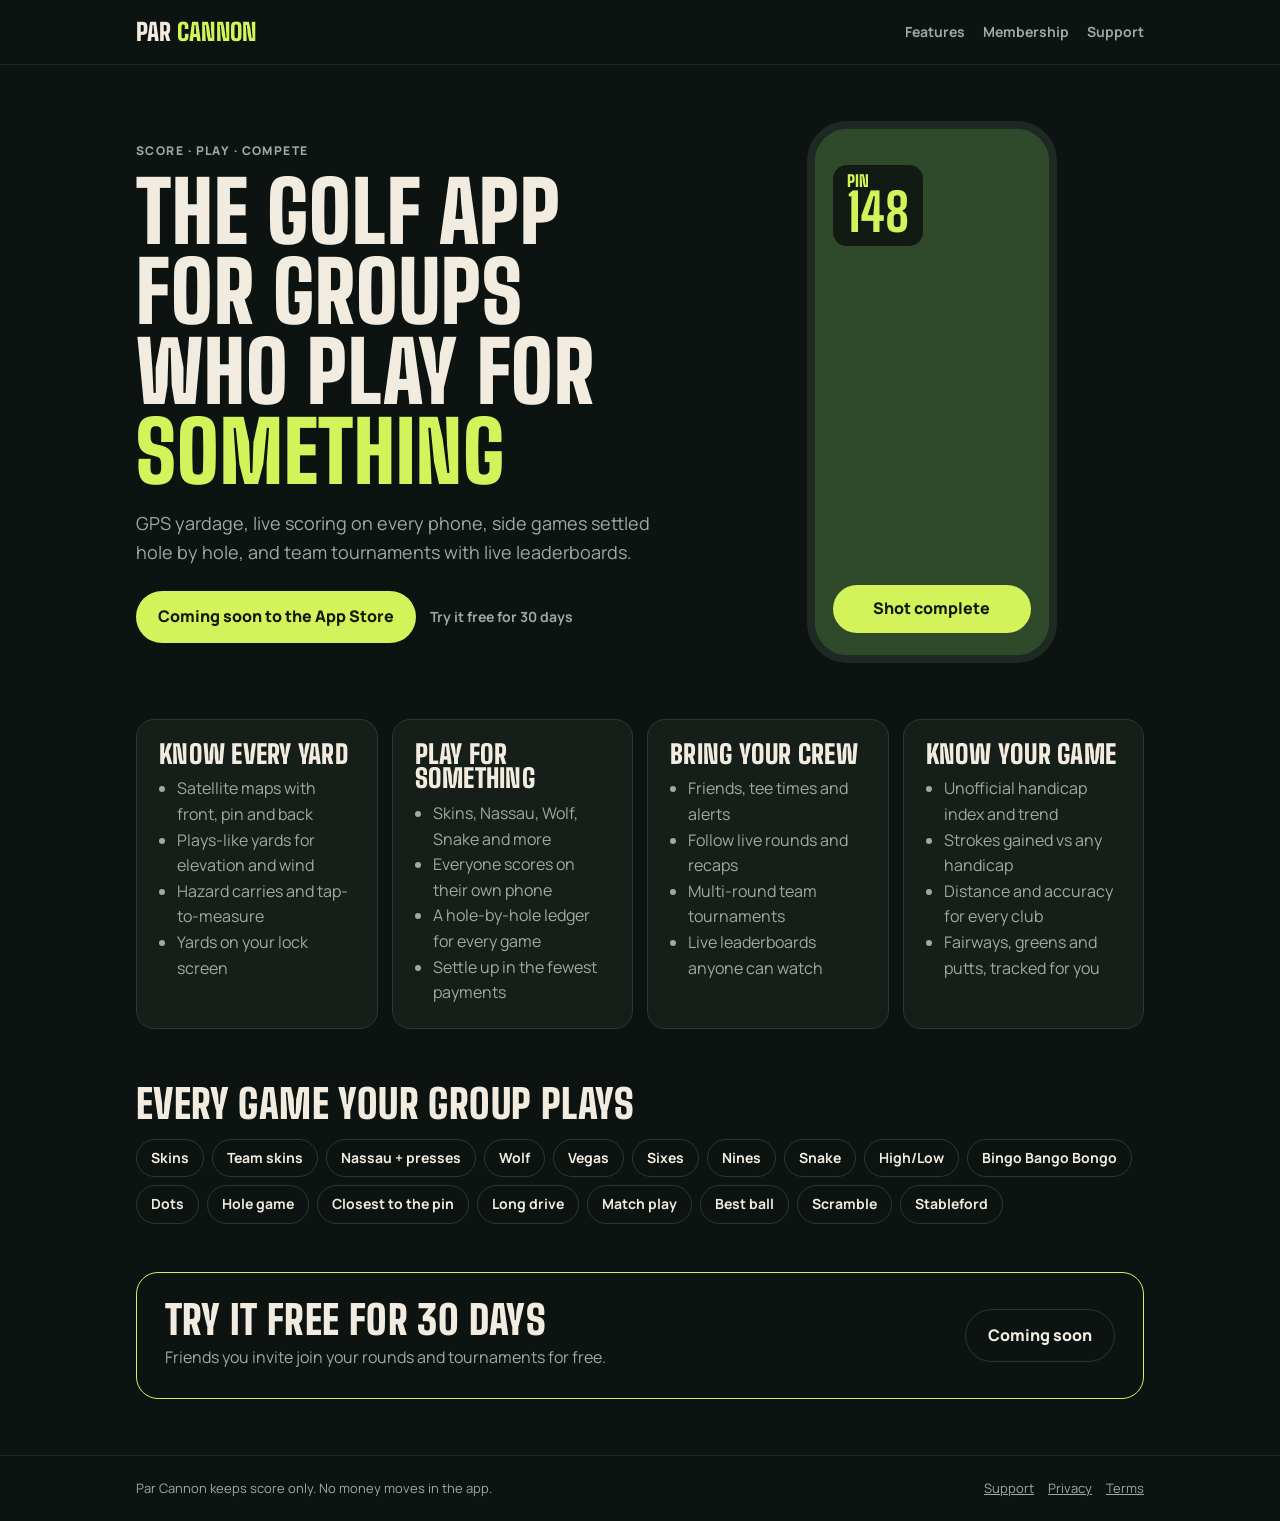
==== index.html @ c9b28878 "Par Cannon website (generated by scripts/website.mjs) Co-Authored-By: Claude Opus 5.5 <noreply@anthr" ====
<!doctype html>
<html lang="en">
<head>
<meta charset="utf-8">
<meta name="viewport" content="width=device-width, initial-scale=1">
<title>Par Cannon · Golf GPS, scoring and side games</title>
<meta name="description" content="The golf app for groups who play for something: GPS yardage, live scoring on every phone, side games settled hole by hole, and team tournaments with live leaderboards.">
<meta property="og:title" content="Par Cannon · Golf GPS, scoring and side games">
<meta property="og:description" content="The golf app for groups who play for something: GPS yardage, live scoring on every phone, side games settled hole by hole, and team tournaments with live leaderboards.">
<meta property="og:type" content="website">
<link rel="canonical" href="https://parcannon.com/">
<meta property="og:url" content="https://parcannon.com/">
<meta property="og:image" content="https://parcannon.com/icon.png">
<meta name="theme-color" content="#0D1310">
<link rel="icon" href="icon.png">
<link rel="apple-touch-icon" href="icon.png">
<link rel="preconnect" href="https://fonts.googleapis.com">
<link rel="preconnect" href="https://fonts.gstatic.com" crossorigin>
<link href="https://fonts.googleapis.com/css2?family=Big+Shoulders:wght@800;900&family=Manrope:wght@500;700;800&display=swap" rel="stylesheet">
<link rel="stylesheet" href="style.css">
</head>
<body>
<header><div class="wrap">
  <a class="brand display" href="./">PAR <span>CANNON</span></a>
  <nav><a href="./#features">Features</a><a href="./#membership">Membership</a><a href="support.html">Support</a></nav>
</div></header>
<main class="wrap">
<section class="hero">
  <div>
    <div class="eyebrow">SCORE · PLAY · COMPETE</div>
    <h1 class="display">The golf app for groups who play for <span class="accent">something</span></h1>
    <p class="lead">GPS yardage, live scoring on every phone, side games settled hole by hole, and team tournaments with live leaderboards.</p>
    <div class="cta"><span class="pill primary">Coming soon to the App Store</span><span class="note">Try it free for 30 days</span></div>
  </div>
  <div class="phone" aria-hidden="true"><div class="yards display">PIN<b>148</b></div><div class="shot">Shot complete</div></div>
</section>
<section id="features" class="grid">
  <div class="card"><h3 class="display">Know every yard</h3><ul><li>Satellite maps with front, pin and back</li><li>Plays-like yards for elevation and wind</li><li>Hazard carries and tap-to-measure</li><li>Yards on your lock screen</li></ul></div>
  <div class="card"><h3 class="display">Play for something</h3><ul><li>Skins, Nassau, Wolf, Snake and more</li><li>Everyone scores on their own phone</li><li>A hole-by-hole ledger for every game</li><li>Settle up in the fewest payments</li></ul></div>
  <div class="card"><h3 class="display">Bring your crew</h3><ul><li>Friends, tee times and alerts</li><li>Follow live rounds and recaps</li><li>Multi-round team tournaments</li><li>Live leaderboards anyone can watch</li></ul></div>
  <div class="card"><h3 class="display">Know your game</h3><ul><li>Unofficial handicap index and trend</li><li>Strokes gained vs any handicap</li><li>Distance and accuracy for every club</li><li>Fairways, greens and putts, tracked for you</li></ul></div>
</section>
<section class="games">
  <h2 class="display">Every game your group plays</h2>
  <div class="chips"><span class="chip">Skins</span><span class="chip">Team skins</span><span class="chip">Nassau + presses</span><span class="chip">Wolf</span><span class="chip">Vegas</span><span class="chip">Sixes</span><span class="chip">Nines</span><span class="chip">Snake</span><span class="chip">High/Low</span><span class="chip">Bingo Bango Bongo</span><span class="chip">Dots</span><span class="chip">Hole game</span><span class="chip">Closest to the pin</span><span class="chip">Long drive</span><span class="chip">Match play</span><span class="chip">Best ball</span><span class="chip">Scramble</span><span class="chip">Stableford</span></div>
</section>
<section id="membership" class="band">
  <div><h2 class="display">Try it free for 30 days</h2><p>Friends you invite join your rounds and tournaments for free.</p></div>
  <span class="pill ghost">Coming soon</span>
</section>
</main>
<footer><div class="wrap">
  <span>Par Cannon keeps score only. No money moves in the app.</span>
  <span><a href="support.html">Support</a><a href="privacy.html">Privacy</a><a href="terms.html">Terms</a></span>
</div></footer>
</body>
</html>
---- style.css ----
:root { --bg:#0D1310; --surface:#161E1A; --surface2:#1F2924; --line:#2C3832; --text:#F1ECDF; --muted:#9FA9A1; --accent:#D4F25A; --on-accent:#121A05; --info:#8CC0FF; --fairway:#2E4A2A; }
* { box-sizing: border-box; }
html { background: var(--bg); }
body { margin: 0; background: var(--bg); color: var(--text); font: 16px/1.6 Manrope, -apple-system, BlinkMacSystemFont, "Segoe UI", sans-serif; }
a { color: var(--info); }
.wrap { max-width: 1040px; margin: 0 auto; padding: 0 16px; }
.display { font-family: 'Big Shoulders', 'Arial Narrow', sans-serif; font-weight: 900; text-transform: uppercase; letter-spacing: .01em; line-height: .95; }
header { border-bottom: 1px solid var(--surface2); }
header .wrap { display: flex; justify-content: space-between; align-items: center; min-height: 64px; gap: 16px; }
.brand { font-size: 24px; color: var(--text); text-decoration: none; }
.brand span, .accent { color: var(--accent); }
nav a { color: var(--muted); text-decoration: none; font-weight: 700; font-size: 14px; margin-left: 18px; }
nav a:hover { color: var(--text); }
.hero { display: grid; grid-template-columns: 1.3fr 1fr; gap: 32px; align-items: center; padding: 56px 0; }
.eyebrow { color: var(--muted); font-weight: 800; font-size: 12px; letter-spacing: .12em; }
.hero h1 { font-size: clamp(44px, 8vw, 84px); margin: 12px 0 16px; }
.lead { color: var(--muted); font-size: 18px; max-width: 34em; }
.cta { display: flex; gap: 14px; align-items: center; flex-wrap: wrap; margin-top: 24px; }
.pill { display: inline-block; border-radius: 999px; font-weight: 800; padding: 13px 22px; text-decoration: none; }
.pill.primary { background: var(--accent); color: var(--on-accent); }
.pill.ghost { border: 1.5px solid var(--line); color: var(--text); }
.note { color: var(--muted); font-weight: 700; font-size: 14px; }
.phone { justify-self: center; width: 250px; aspect-ratio: 9 / 19.5; border-radius: 40px; border: 8px solid var(--surface2); background: var(--fairway); position: relative; overflow: hidden; }
.phone img { width: 100%; height: 100%; object-fit: cover; display: block; }
.phone .yards { position: absolute; top: 36px; left: 18px; background: rgba(13,19,16,.85); border-radius: 14px; padding: 8px 14px; color: var(--accent); }
.phone .yards b { display: block; font-size: 52px; }
.phone .shot { position: absolute; left: 18px; right: 18px; bottom: 22px; background: var(--accent); color: var(--on-accent); border-radius: 999px; text-align: center; font-weight: 800; padding: 11px 0; }
.grid { display: grid; grid-template-columns: repeat(auto-fit, minmax(220px, 1fr)); gap: 14px; padding-bottom: 48px; }
.card { background: var(--surface); border: 1px solid var(--line); border-radius: 18px; padding: 22px; }
.card h3 { font-size: 26px; margin: 0 0 10px; }
.card li { color: var(--muted); }
.card ul { padding-left: 18px; margin: 0; }
.games { padding: 8px 0 48px; }
.games h2 { font-size: 40px; margin: 0 0 16px; }
.chips { display: flex; flex-wrap: wrap; gap: 8px; }
.chip { border: 1.5px solid var(--line); border-radius: 999px; padding: 7px 14px; font-weight: 700; font-size: 14px; }
.band { border: 1.5px solid var(--accent); border-radius: 22px; padding: 28px; display: flex; justify-content: space-between; align-items: center; gap: 20px; flex-wrap: wrap; margin-bottom: 56px; }
.band h2 { font-size: 40px; margin: 0 0 6px; }
.band p { color: var(--muted); margin: 0; }
footer { border-top: 1px solid var(--surface2); color: var(--muted); font-size: 13px; }
footer .wrap { display: flex; justify-content: space-between; gap: 12px; flex-wrap: wrap; padding: 22px 16px; }
footer a { color: var(--muted); margin-left: 14px; }
.page { max-width: 760px; padding: 40px 16px 64px; }
.page h1 { font-size: clamp(40px, 7vw, 64px); margin: 0 0 8px; }
.page h2 { font-size: 20px; margin: 30px 0 6px; }
.page h2.display { font-size: 32px; margin-top: 36px; }
.updated { color: var(--muted); font-size: 14px; margin: 0 0 24px; }
.page p { margin: 0 0 10px; }
.faq details { background: var(--surface); border: 1px solid var(--line); border-radius: 14px; padding: 14px 18px; margin-bottom: 10px; }
.faq summary { font-weight: 800; cursor: pointer; }
.faq details p { color: var(--muted); margin: 10px 0 0; }
@media (max-width: 760px) { .hero { grid-template-columns: 1fr; padding: 36px 0; } .phone { width: 210px; } nav a { margin-left: 12px; } }
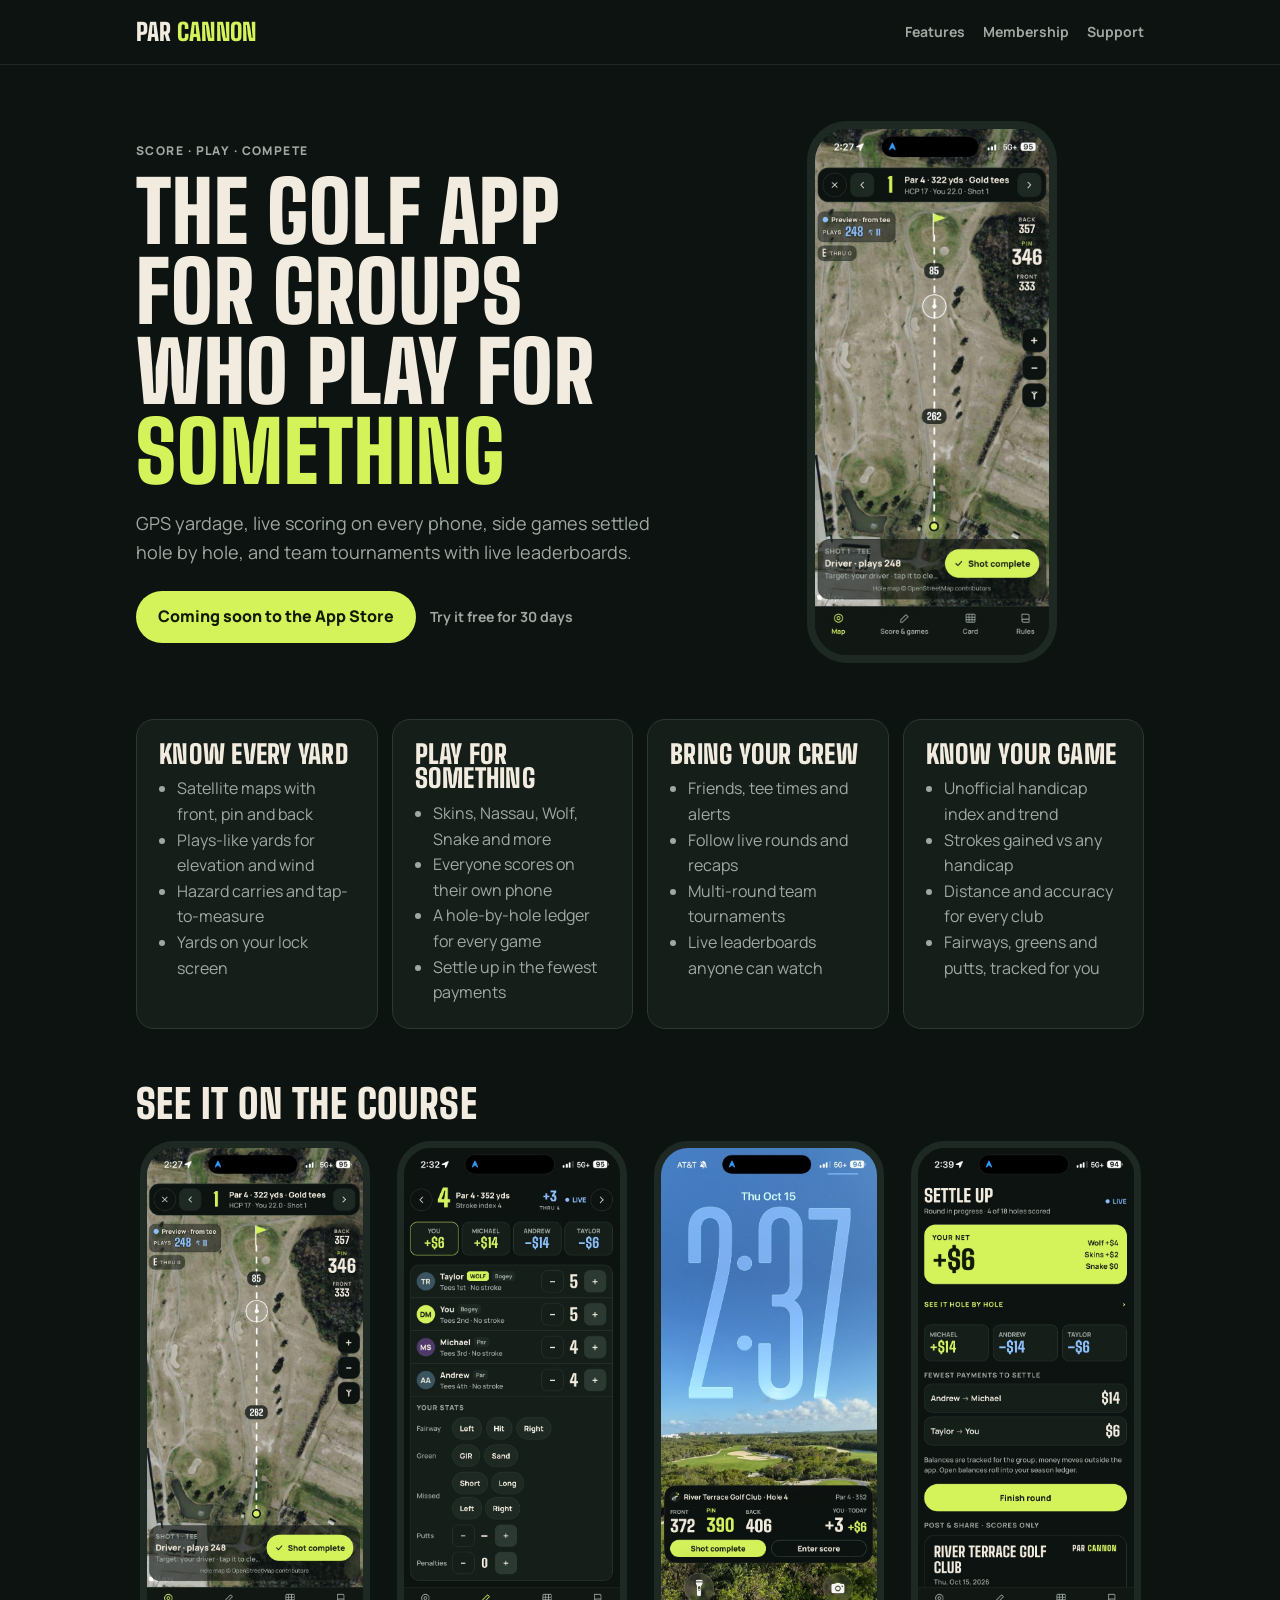
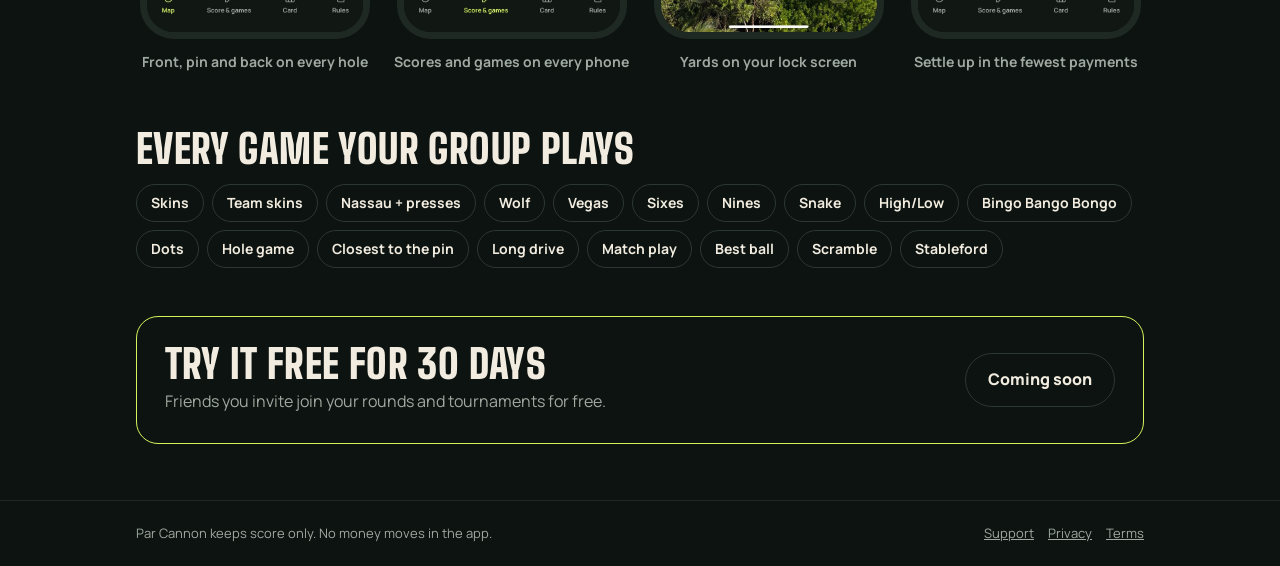
==== commit 1bdd20ce: "Real app screenshots: hero phone and See it on the course strip Co-Authored-By: Claude Opus 5.5 <nor" ====
--- a/index.html
+++ b/index.html
@@ -32,13 +32,17 @@
     <p class="lead">GPS yardage, live scoring on every phone, side games settled hole by hole, and team tournaments with live leaderboards.</p>
     <div class="cta"><span class="pill primary">Coming soon to the App Store</span><span class="note">Try it free for 30 days</span></div>
   </div>
-  <div class="phone" aria-hidden="true"><div class="yards display">PIN<b>148</b></div><div class="shot">Shot complete</div></div>
+  <div class="phone"><img src="screens/1-map.jpg" alt="Par Cannon map with front, pin and back yards"></div>
 </section>
 <section id="features" class="grid">
   <div class="card"><h3 class="display">Know every yard</h3><ul><li>Satellite maps with front, pin and back</li><li>Plays-like yards for elevation and wind</li><li>Hazard carries and tap-to-measure</li><li>Yards on your lock screen</li></ul></div>
   <div class="card"><h3 class="display">Play for something</h3><ul><li>Skins, Nassau, Wolf, Snake and more</li><li>Everyone scores on their own phone</li><li>A hole-by-hole ledger for every game</li><li>Settle up in the fewest payments</li></ul></div>
   <div class="card"><h3 class="display">Bring your crew</h3><ul><li>Friends, tee times and alerts</li><li>Follow live rounds and recaps</li><li>Multi-round team tournaments</li><li>Live leaderboards anyone can watch</li></ul></div>
   <div class="card"><h3 class="display">Know your game</h3><ul><li>Unofficial handicap index and trend</li><li>Strokes gained vs any handicap</li><li>Distance and accuracy for every club</li><li>Fairways, greens and putts, tracked for you</li></ul></div>
+</section>
+<section class="screens">
+  <h2 class="display">See it on the course</h2>
+  <div class="shots"><figure><div class="phone small"><img src="screens/1-map.jpg" alt="Par Cannon map with front, pin and back yards" loading="lazy"></div><figcaption>Front, pin and back on every hole</figcaption></figure><figure><div class="phone small"><img src="screens/2-score.jpg" alt="Score and games screen with four players and the money strip" loading="lazy"></div><figcaption>Scores and games on every phone</figcaption></figure><figure><div class="phone small"><img src="screens/3-lockscreen.jpg" alt="iPhone lock screen with the Par Cannon live round card" loading="lazy"></div><figcaption>Yards on your lock screen</figcaption></figure><figure><div class="phone small"><img src="screens/4-settle.jpg" alt="Settle up screen with each player’s net and the payments" loading="lazy"></div><figcaption>Settle up in the fewest payments</figcaption></figure></div>
 </section>
 <section class="games">
   <h2 class="display">Every game your group plays</h2>
--- a/style.css
+++ b/style.css
@@ -49,4 +49,10 @@
 .faq details { background: var(--surface); border: 1px solid var(--line); border-radius: 14px; padding: 14px 18px; margin-bottom: 10px; }
 .faq summary { font-weight: 800; cursor: pointer; }
 .faq details p { color: var(--muted); margin: 10px 0 0; }
+.screens { padding: 8px 0 48px; }
+.screens h2 { font-size: 40px; margin: 0 0 18px; }
+.shots { display: grid; grid-template-columns: repeat(auto-fit, minmax(200px, 1fr)); gap: 20px; }
+.shots figure { margin: 0; text-align: center; }
+.phone.small { width: 100%; max-width: 230px; margin: 0 auto; border-radius: 34px; border-width: 7px; }
+.shots figcaption { color: var(--muted); font-weight: 700; font-size: 14px; margin-top: 12px; }
 @media (max-width: 760px) { .hero { grid-template-columns: 1fr; padding: 36px 0; } .phone { width: 210px; } nav a { margin-left: 12px; } }
